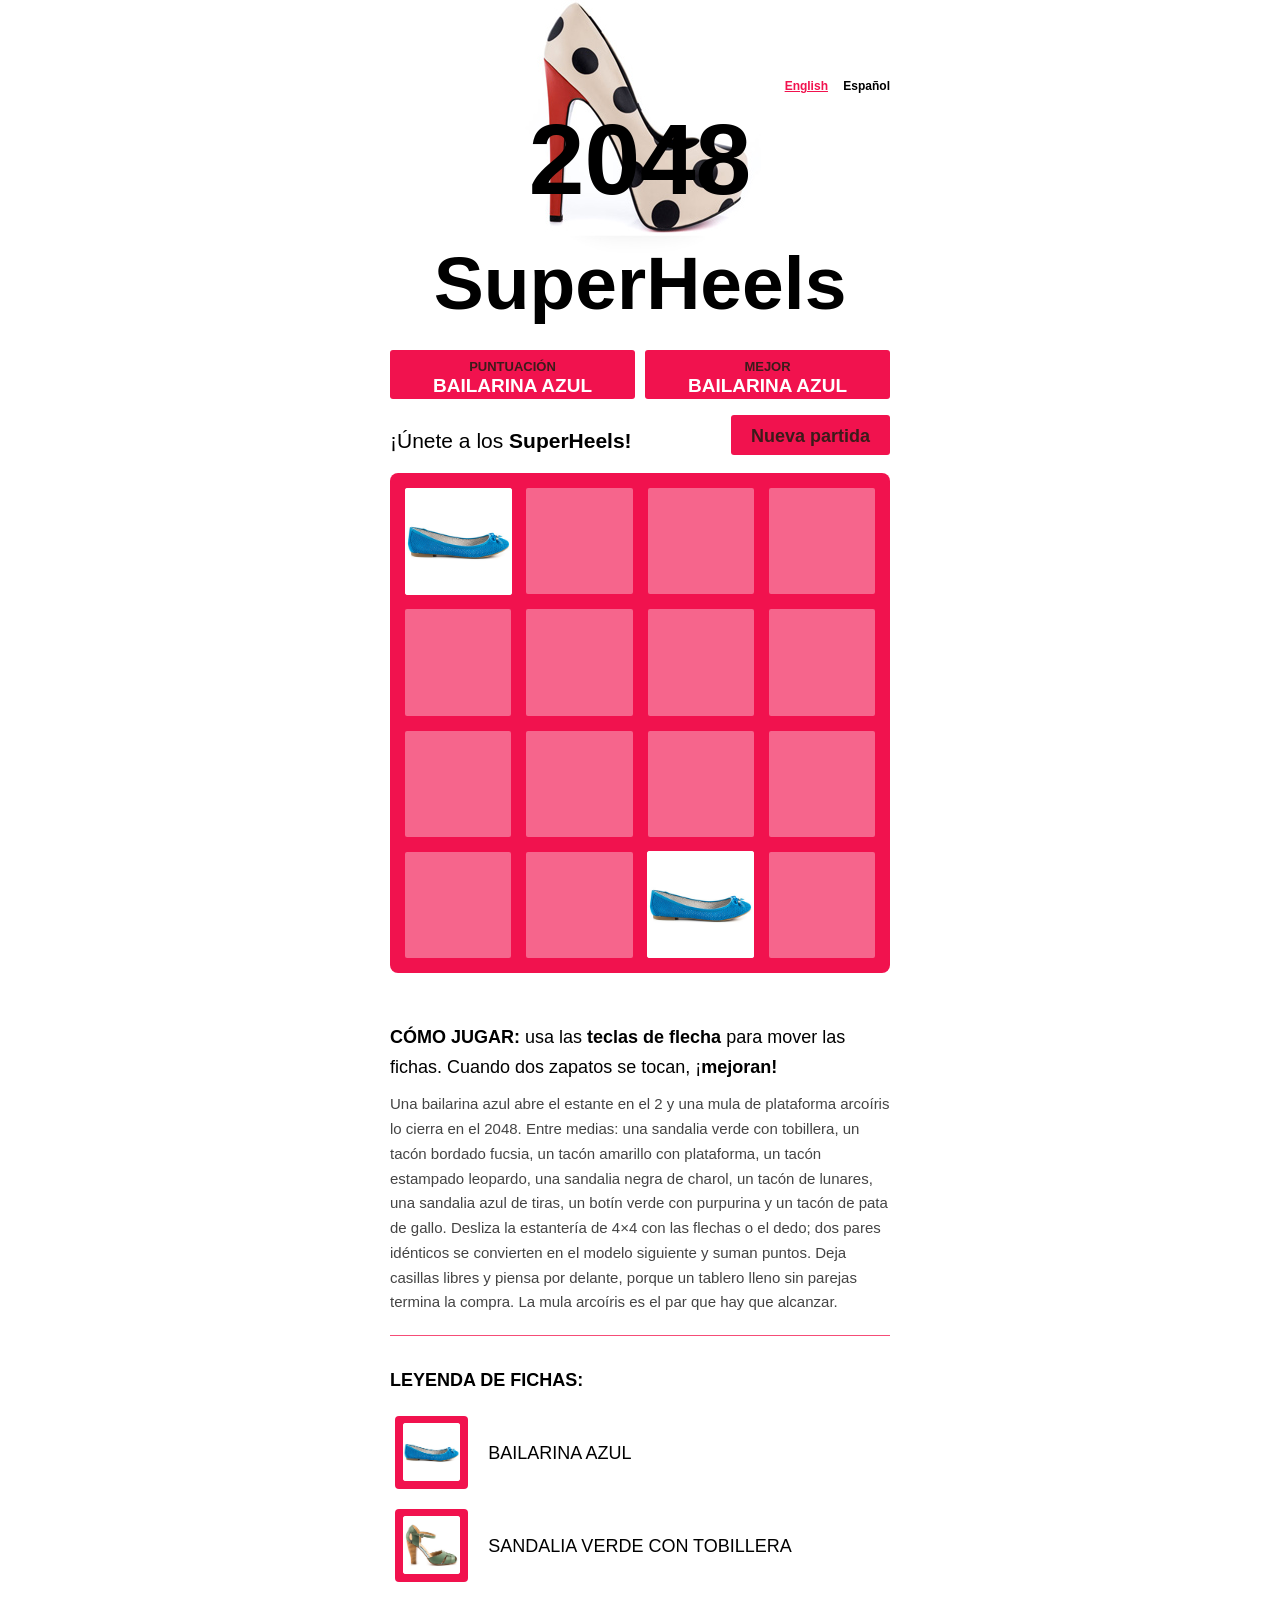
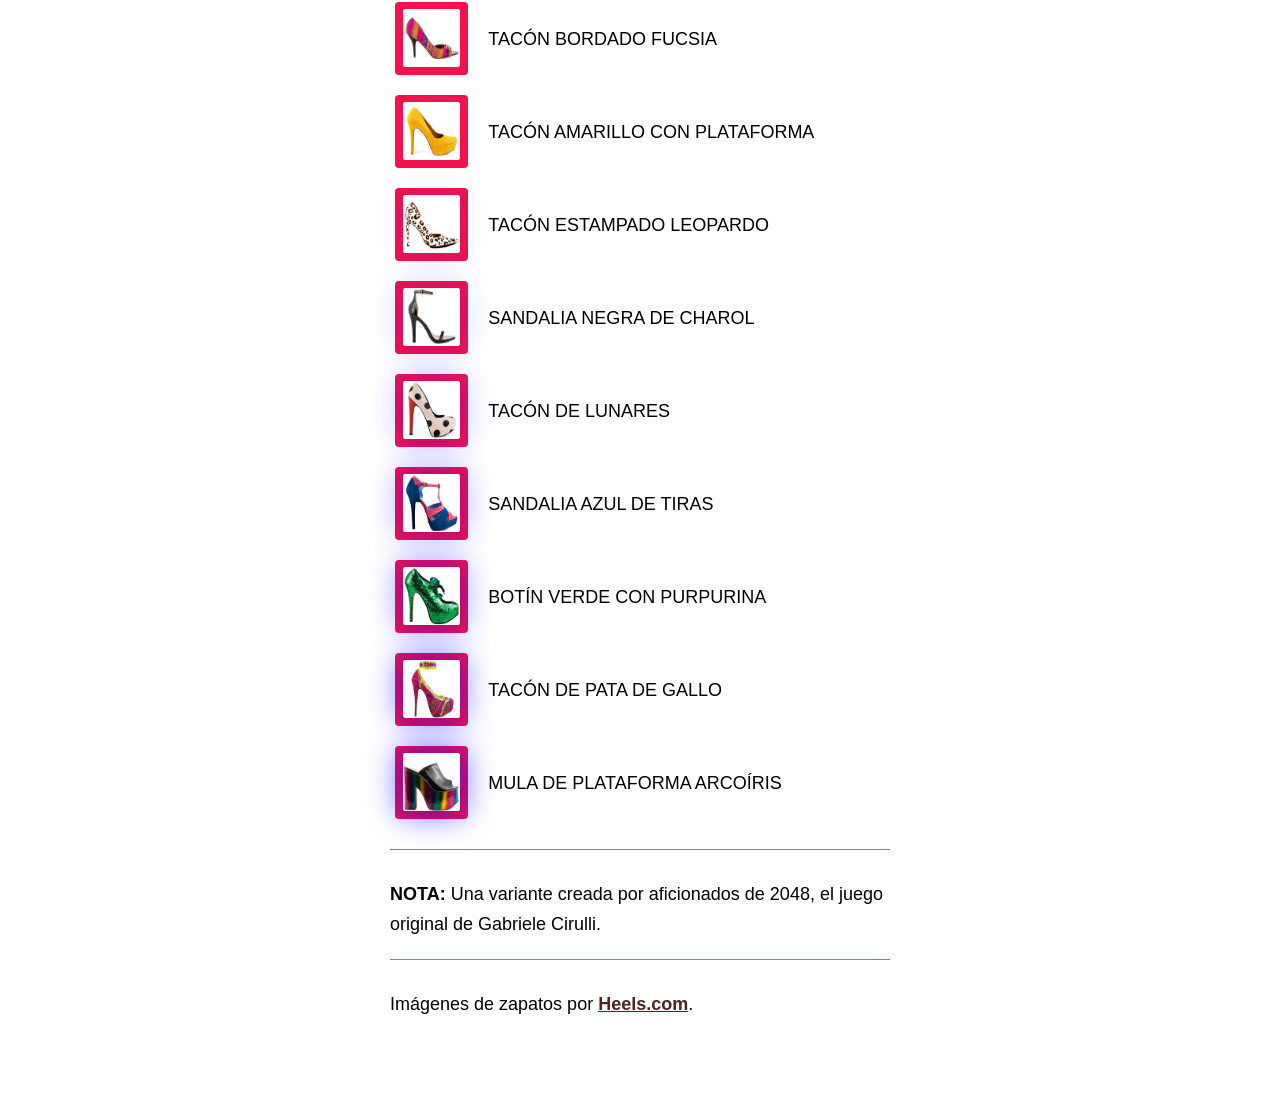
==== es/index.html @ c3f1d958 "Bilingual site: English at the root, Spanish under /es/ Includes hreflang, canonical, Open Graph, JS" ====
<!DOCTYPE html>
<html lang="es">
<head>
  <meta charset="utf-8">
  <title>2048 SuperHeels — puzle de fichas de zapatos</title>
  <meta name="description" content="Juega a 2048 SuperHeels: une zapatos iguales, sube de la bailarina azul a la mula de plataforma arcoíris y evita que el tablero se llene.">

  <link rel="canonical" href="https://tile2048.github.io/2048-SUPERHEELS/es/">
  <link rel="alternate" hreflang="en" href="https://tile2048.github.io/2048-SUPERHEELS/">
  <link rel="alternate" hreflang="es" href="https://tile2048.github.io/2048-SUPERHEELS/es/">
  <link rel="alternate" hreflang="x-default" href="https://tile2048.github.io/2048-SUPERHEELS/">

  <meta property="og:type" content="website">
  <meta property="og:title" content="2048 SuperHeels — puzle de fichas de zapatos">
  <meta property="og:description" content="Juega a 2048 SuperHeels: une zapatos iguales, sube de la bailarina azul a la mula de plataforma arcoíris y evita que el tablero se llene.">
  <meta property="og:url" content="https://tile2048.github.io/2048-SUPERHEELS/es/">
  <meta property="og:locale" content="es_ES">
  <meta property="og:locale:alternate" content="en_US">

  <link href="../style/main.css" rel="stylesheet" type="text/css">
  <link rel="shortcut icon" href="../favicon.ico">
  <link rel="apple-touch-icon" href="../meta/apple-touch-icon.png">
  <meta name="apple-mobile-web-app-capable" content="yes">
  <meta name="apple-mobile-web-app-status-bar-style" content="black">

  <meta name="HandheldFriendly" content="True">
  <meta name="MobileOptimized" content="320">
  <meta name="viewport" content="width=device-width, target-densitydpi=160dpi, initial-scale=1.0, maximum-scale=1, user-scalable=no, minimal-ui">
  <meta name="format-detection" content="telephone=no" />

  <script type="application/ld+json">
  {
    "@context": "https://schema.org",
    "@type": "VideoGame",
    "name": "2048 SuperHeels",
    "inLanguage": "es",
    "url": "https://tile2048.github.io/2048-SUPERHEELS/es/",
    "description": "Versión zapatera del puzle de fichas 2048: une pares iguales para subir de la bailarina azul a la mula de plataforma arcoíris."
  }
  </script>
</head>
<body>
  <div class="container">
    <nav class="lang-links"><a href="../" hreflang="en" lang="en">English</a> <span>Español</span></nav>

    <div class="heading">
      <div class="title-container">
        <h1 class="title">2048 <small>SuperHeels</small></h1>
      </div>
      <div class="scores-container">
        <div class="score-container">0</div>
        <div class="best-container">0</div>
      </div>
    </div>

    <div class="above-game">
      <p class="game-intro">¡Únete a los <strong>SuperHeels!</strong></p>
      <a class="restart-button">Nueva partida</a>
    </div>

    <div class="game-container">
      <div class="game-message">
        <p></p>
        <div class="lower">
	        <a class="keep-playing-button">Continuar</a>
          <a class="retry-button">Reintentar</a>
          <div class="score-sharing"></div>
        </div>
      </div>

      <div class="grid-container">
        <div class="grid-row">
          <div class="grid-cell"></div>
          <div class="grid-cell"></div>
          <div class="grid-cell"></div>
          <div class="grid-cell"></div>
        </div>
        <div class="grid-row">
          <div class="grid-cell"></div>
          <div class="grid-cell"></div>
          <div class="grid-cell"></div>
          <div class="grid-cell"></div>
        </div>
        <div class="grid-row">
          <div class="grid-cell"></div>
          <div class="grid-cell"></div>
          <div class="grid-cell"></div>
          <div class="grid-cell"></div>
        </div>
        <div class="grid-row">
          <div class="grid-cell"></div>
          <div class="grid-cell"></div>
          <div class="grid-cell"></div>
          <div class="grid-cell"></div>
        </div>
      </div>

      <div class="tile-container">

      </div>
    </div>

    <p class="game-explanation">
      <strong class="important">Cómo jugar:</strong> usa las <strong>teclas de flecha</strong> para mover las fichas. Cuando dos zapatos se tocan, ¡<strong>mejoran!</strong>
    </p>
    <p class="game-about">
      Una bailarina azul abre el estante en el 2 y una mula de plataforma arcoíris lo cierra en el 2048. Entre medias: una sandalia verde con tobillera, un tacón bordado fucsia, un tacón amarillo con plataforma, un tacón estampado leopardo, una sandalia negra de charol, un tacón de lunares, una sandalia azul de tiras, un botín verde con purpurina y un tacón de pata de gallo. Desliza la estantería de 4×4 con las flechas o el dedo; dos pares idénticos se convierten en el modelo siguiente y suman puntos. Deja casillas libres y piensa por delante, porque un tablero lleno sin parejas termina la compra. La mula arcoíris es el par que hay que alcanzar.
    </p>
    <hr>
    <p class="tile-legend"><strong class="important">Leyenda de fichas:</strong></p>
    <div class="legend-list">
      <div class="legend-row">
        <div class="legend-grid"><div class="legend-cell cell-2"><img src="../style/img/2.jpg" alt="bailarina azul"></div></div>
        <p>bailarina azul</p>
      </div>
      <div class="legend-row">
        <div class="legend-grid"><div class="legend-cell cell-4"><img src="../style/img/4.jpg" alt="sandalia verde con tobillera"></div></div>
        <p>sandalia verde con tobillera</p>
      </div>
      <div class="legend-row">
        <div class="legend-grid"><div class="legend-cell cell-8"><img src="../style/img/8.jpg" alt="tacón bordado fucsia"></div></div>
        <p>tacón bordado fucsia</p>
      </div>
      <div class="legend-row">
        <div class="legend-grid"><div class="legend-cell cell-16"><img src="../style/img/16.jpg" alt="tacón amarillo con plataforma"></div></div>
        <p>tacón amarillo con plataforma</p>
      </div>
      <div class="legend-row">
        <div class="legend-grid"><div class="legend-cell cell-32"><img src="../style/img/32.jpg" alt="tacón estampado leopardo"></div></div>
        <p>tacón estampado leopardo</p>
      </div>
      <div class="legend-row">
        <div class="legend-grid"><div class="legend-cell cell-64"><img src="../style/img/64.jpg" alt="sandalia negra de charol"></div></div>
        <p>sandalia negra de charol</p>
      </div>
      <div class="legend-row">
        <div class="legend-grid"><div class="legend-cell cell-128"><img src="../style/img/128.jpg" alt="tacón de lunares"></div></div>
        <p>tacón de lunares</p>
      </div>
      <div class="legend-row">
        <div class="legend-grid"><div class="legend-cell cell-256"><img src="../style/img/256.jpg" alt="sandalia azul de tiras"></div></div>
        <p>sandalia azul de tiras</p>
      </div>
      <div class="legend-row">
        <div class="legend-grid"><div class="legend-cell cell-512"><img src="../style/img/512.jpg" alt="botín verde con purpurina"></div></div>
        <p>botín verde con purpurina</p>
      </div>
      <div class="legend-row">
        <div class="legend-grid"><div class="legend-cell cell-1024"><img src="../style/img/1024.jpg" alt="tacón de pata de gallo"></div></div>
        <p>tacón de pata de gallo</p>
      </div>
      <div class="legend-row">
        <div class="legend-grid"><div class="legend-cell cell-2048"><img src="../style/img/2048.jpg" alt="mula de plataforma arcoíris"></div></div>
        <p>mula de plataforma arcoíris</p>
      </div>
    </div>
    <hr>
    <p class="disclaimer">
    <strong class="important">Nota:</strong> Una variante creada por aficionados de 2048, el juego original de Gabriele Cirulli.
    </p>
    <hr>
    <p class="credits">
      Imágenes de zapatos por <a href="http://www.heels.com/" title="Women's Shoes, Dress Shoes, High Heels, Women's Boots, Evening Shoes, Heels.com">Heels.com</a>.
    </p>
  </div>

  <script src="../js/bind_polyfill.js"></script>
  <script src="../js/classlist_polyfill.js"></script>
  <script src="../js/animframe_polyfill.js"></script>
  <script>
    // Assets and sentences of this page. The English page sits at the repo root.
    window.GAME_ROOT = "../";

    // Text that only appears once a game is running, in the language of this page.
    // Names are written in the language of this page.
    window.PAGE_STRINGS = {
      "game-won": "¡Ganaste!",
      "game-over": "¡Fin del juego!",
      "tweet1": "Conseguí \"",
      "tweet2": "\" en 2048-SuperHeels #2048game",
      "2": "bailarina azul",
      "4": "sandalia verde con tobillera",
      "8": "tacón bordado fucsia",
      "16": "tacón amarillo con plataforma",
      "32": "tacón estampado leopardo",
      "64": "sandalia negra de charol",
      "128": "tacón de lunares",
      "256": "sandalia azul de tiras",
      "512": "botín verde con purpurina",
      "1024": "tacón de pata de gallo",
      "2048": "mula de plataforma arcoíris",
      "p0": "bailarina azul",
      "p2": "bailarina azul",
      "p4": "sandalia verde con tobillera",
      "p8": "tacón bordado fucsia",
      "p16": "tacón amarillo con plataforma",
      "p32": "tacón estampado leopardo",
      "p64": "sandalia negra de charol",
      "p128": "tacón de lunares",
      "p256": "sandalia azul de tiras",
      "p512": "botín verde con purpurina",
      "p1024": "tacón de pata de gallo",
      "p2048": "mula de plataforma arcoíris"
    };

    function Localize(key) {
      var name = String(key);
      if (window.PAGE_STRINGS.hasOwnProperty(name)) return window.PAGE_STRINGS[name];
      // Scores that no longer sit on a tile fall back to the plain number.
      if (name.charAt(0) === "p" && window.PAGE_STRINGS.hasOwnProperty(name.slice(1))) {
        return window.PAGE_STRINGS[name.slice(1)];
      }
      return name;
    }
  </script>
  <script src="../js/keyboard_input_manager.js"></script>
  <script src="../js/html_actuator.js"></script>
  <script src="../js/grid.js"></script>
  <script src="../js/tile.js"></script>
  <script src="../js/local_storage_manager.js"></script>
  <script src="../js/game_manager.js"></script>
  <script src="../js/application.js"></script>
  <script>
    window.twttr = (function (d,s,id) {
      var t, js, fjs = d.getElementsByTagName(s)[0];
      if (d.getElementById(id)) return; js=d.createElement(s); js.id=id;
      js.src="https://platform.twitter.com/widgets.js"; fjs.parentNode.insertBefore(js, fjs);
      return window.twttr || (t = { _e: [], ready: function(f){ t._e.push(f) } });
    }(document, "script", "twitter-wjs"));
  </script>
</body>
</html>
---- style/main.css ----
@import url(fonts/clear-sans.css);
/* $tile-gold-glow-color: lighten($tile-gold-color, 15%); */
html, body {
  margin: 0;
  padding: 0;
  background-color: #fff;
  color: #000;
  font-family: "Clear Sans", "Helvetica Neue", Arial, sans-serif;
  font-size: 18px; }

body {
  padding: 80px 0;
  background-image: url(img/bg.jpg);
  background-position: top center;
  background-repeat: no-repeat; }

.heading:after {
  content: "";
  display: block;
  clear: both; }

h1.title {
  font-size: 100px;
  font-weight: bold;
  margin: 0;
  display: block;
  text-align: center; }
  h1.title small {
    font-size: 75px; }

.title-container {
  position: relative;
  display: inline-block;
  padding-bottom: 10px; }

@-webkit-keyframes move-up {
  0% {
    top: 25px;
    opacity: 1; }

  100% {
    top: -50px;
    opacity: 0; } }
@-moz-keyframes move-up {
  0% {
    top: 25px;
    opacity: 1; }

  100% {
    top: -50px;
    opacity: 0; } }
@keyframes move-up {
  0% {
    top: 25px;
    opacity: 1; }

  100% {
    top: -50px;
    opacity: 0; } }
.scores-container {
  text-align: right; }

.score-container, .best-container {
  overflow: hidden;
  position: relative;
  display: inline-block;
  background: #f1124e;
  padding: 15px 0px;
  font-size: 19px;
  text-transform: uppercase;
  height: 19px;
  line-height: 41px;
  font-weight: bold;
  border-radius: 3px;
  color: white;
  margin-top: 8px;
  margin-bottom: 16px;
  text-align: center;
  width: 49%;
  float: left; }
  .score-container:after, .best-container:after {
    position: absolute;
    width: 100%;
    top: 10px;
    left: 0;
    text-transform: uppercase;
    font-size: 13px;
    line-height: 13px;
    text-align: center;
    color: #3c1b1a; }
  .score-container .score-addition, .best-container .score-addition {
    position: absolute;
    right: 30px;
    color: red;
    font-size: 19px;
    line-height: 19px;
    font-weight: bold;
    color: rgba(77, 37, 35, 0.9);
    z-index: 100;
    -webkit-animation: move-up 600ms ease-in;
    -moz-animation: move-up 600ms ease-in;
    animation: move-up 600ms ease-in;
    -webkit-animation-fill-mode: both;
    -moz-animation-fill-mode: both;
    animation-fill-mode: both; }

.best-container {
  float: right; }

.score-container:after {
  content: "Score"; }

.best-container:after {
  content: "Best"; }

p {
  margin-top: 0;
  margin-bottom: 10px;
  line-height: 1.65; }

a {
  color: #4d2523;
  font-weight: bold;
  text-decoration: underline;
  cursor: pointer; }

strong.important {
  text-transform: uppercase; }

hr {
  border: none;
  border-bottom: 1px solid #f64d77;
  margin-top: 20px;
  margin-bottom: 30px; }

.container {
  width: 500px;
  margin: 0 auto; }

@-webkit-keyframes fade-in {
  0% {
    opacity: 0; }

  100% {
    opacity: 1; } }
@-moz-keyframes fade-in {
  0% {
    opacity: 0; }

  100% {
    opacity: 1; } }
@keyframes fade-in {
  0% {
    opacity: 0; }

  100% {
    opacity: 1; } }
.game-container {
  margin-top: 11px;
  position: relative;
  padding: 15px;
  cursor: default;
  -webkit-touch-callout: none;
  -ms-touch-callout: none;
  -webkit-user-select: none;
  -moz-user-select: none;
  -ms-user-select: none;
  -ms-touch-action: none;
  touch-action: none;
  background: #f1124e;
  border-radius: 8px;
  width: 500px;
  height: 500px;
  -webkit-box-sizing: border-box;
  -moz-box-sizing: border-box;
  box-sizing: border-box; }
  .game-container .game-message {
    display: none;
    position: absolute;
    top: 0;
    right: 0;
    bottom: 0;
    left: 0;
    background: rgba(255, 255, 255, 0.7);
    z-index: 100;
    text-align: center;
    -webkit-animation: fade-in 800ms ease 1200ms;
    -moz-animation: fade-in 800ms ease 1200ms;
    animation: fade-in 800ms ease 1200ms;
    -webkit-animation-fill-mode: both;
    -moz-animation-fill-mode: both;
    animation-fill-mode: both; }
    .game-container .game-message p {
      font-size: 60px;
      font-weight: bold;
      height: 60px;
      line-height: 60px;
      margin-top: 222px; }
    .game-container .game-message .lower {
      display: block;
      margin-top: 59px; }
    .game-container .game-message a {
      display: inline-block;
      background: #f1124e;
      border-radius: 3px;
      padding: 0 20px;
      text-decoration: none;
      color: #3c1b1a;
      height: 40px;
      line-height: 42px;
      margin-left: 9px; }
      .game-container .game-message a.keep-playing-button {
        display: none; }
    .game-container .game-message .score-sharing {
      display: inline-block;
      vertical-align: middle;
      margin-left: 10px; }
    .game-container .game-message.game-won {
      background: rgba(88, 46, 116, 0.5);
      color: white; }
      .game-container .game-message.game-won a.keep-playing-button {
        display: inline-block; }
    .game-container .game-message.game-won, .game-container .game-message.game-over {
      display: block; }

.grid-container {
  position: absolute;
  z-index: 1; }

.grid-row {
  margin-bottom: 15px; }
  .grid-row:last-child {
    margin-bottom: 0; }
  .grid-row:after {
    content: "";
    display: block;
    clear: both; }

.grid-cell {
  width: 106.25px;
  height: 106.25px;
  margin-right: 15px;
  float: left;
  border-radius: 2px;
  background: rgba(255, 255, 255, 0.35); }
  .grid-cell:last-child {
    margin-right: 0; }

.tile-container {
  position: absolute;
  z-index: 2; }

.tile, .tile .tile-inner {
  width: 107px;
  height: 107px;
  line-height: 116.25px; }
.tile.tile-position-1-1 {
  -webkit-transform: translate(0px, 0px);
  -moz-transform: translate(0px, 0px);
  transform: translate(0px, 0px); }
.tile.tile-position-1-2 {
  -webkit-transform: translate(0px, 121px);
  -moz-transform: translate(0px, 121px);
  transform: translate(0px, 121px); }
.tile.tile-position-1-3 {
  -webkit-transform: translate(0px, 242px);
  -moz-transform: translate(0px, 242px);
  transform: translate(0px, 242px); }
.tile.tile-position-1-4 {
  -webkit-transform: translate(0px, 363px);
  -moz-transform: translate(0px, 363px);
  transform: translate(0px, 363px); }
.tile.tile-position-2-1 {
  -webkit-transform: translate(121px, 0px);
  -moz-transform: translate(121px, 0px);
  transform: translate(121px, 0px); }
.tile.tile-position-2-2 {
  -webkit-transform: translate(121px, 121px);
  -moz-transform: translate(121px, 121px);
  transform: translate(121px, 121px); }
.tile.tile-position-2-3 {
  -webkit-transform: translate(121px, 242px);
  -moz-transform: translate(121px, 242px);
  transform: translate(121px, 242px); }
.tile.tile-position-2-4 {
  -webkit-transform: translate(121px, 363px);
  -moz-transform: translate(121px, 363px);
  transform: translate(121px, 363px); }
.tile.tile-position-3-1 {
  -webkit-transform: translate(242px, 0px);
  -moz-transform: translate(242px, 0px);
  transform: translate(242px, 0px); }
.tile.tile-position-3-2 {
  -webkit-transform: translate(242px, 121px);
  -moz-transform: translate(242px, 121px);
  transform: translate(242px, 121px); }
.tile.tile-position-3-3 {
  -webkit-transform: translate(242px, 242px);
  -moz-transform: translate(242px, 242px);
  transform: translate(242px, 242px); }
.tile.tile-position-3-4 {
  -webkit-transform: translate(242px, 363px);
  -moz-transform: translate(242px, 363px);
  transform: translate(242px, 363px); }
.tile.tile-position-4-1 {
  -webkit-transform: translate(363px, 0px);
  -moz-transform: translate(363px, 0px);
  transform: translate(363px, 0px); }
.tile.tile-position-4-2 {
  -webkit-transform: translate(363px, 121px);
  -moz-transform: translate(363px, 121px);
  transform: translate(363px, 121px); }
.tile.tile-position-4-3 {
  -webkit-transform: translate(363px, 242px);
  -moz-transform: translate(363px, 242px);
  transform: translate(363px, 242px); }
.tile.tile-position-4-4 {
  -webkit-transform: translate(363px, 363px);
  -moz-transform: translate(363px, 363px);
  transform: translate(363px, 363px); }

.tile {
  position: absolute;
  -webkit-transition: 100ms ease-in-out;
  -moz-transition: 100ms ease-in-out;
  transition: 100ms ease-in-out;
  -webkit-transition-property: -webkit-transform;
  -moz-transition-property: -moz-transform;
  transition-property: transform; }
  .tile .tile-inner {
    border-radius: 3px;
    background: white;
    text-align: center;
    font-weight: bold;
    z-index: 10;
    font-size: 55px; }
    .tile .tile-inner img {
      border-radius: 3px;
      width: 100%;
      height: 100%; }
  .tile.tile-2 .tile-inner {
    background: white;
    box-shadow: 0 0 30px 10px rgba(0, 0, 255, 0), inset 0 0 0 1px rgba(255, 255, 255, 0); }
  .tile.tile-4 .tile-inner {
    background: white;
    box-shadow: 0 0 30px 10px rgba(0, 0, 255, 0), inset 0 0 0 1px rgba(255, 255, 255, 0); }
  .tile.tile-8 .tile-inner {
    color: white;
    background: white;
    box-shadow: 0 0 30px 10px rgba(0, 0, 255, 0), inset 0 0 0 1px rgba(255, 255, 255, 0); }
  .tile.tile-16 .tile-inner {
    color: white;
    background: white;
    box-shadow: 0 0 30px 10px rgba(0, 0, 255, 0), inset 0 0 0 1px rgba(255, 255, 255, 0); }
  .tile.tile-32 .tile-inner {
    color: white;
    background: white;
    box-shadow: 0 0 30px 10px rgba(0, 0, 255, 0.07937), inset 0 0 0 1px rgba(255, 255, 255, 0.04762); }
  .tile.tile-64 .tile-inner {
    color: white;
    background: white;
    box-shadow: 0 0 30px 10px rgba(0, 0, 255, 0.15873), inset 0 0 0 1px rgba(255, 255, 255, 0.09524); }
  .tile.tile-128 .tile-inner {
    color: white;
    background: white;
    box-shadow: 0 0 30px 10px rgba(0, 0, 255, 0.2381), inset 0 0 0 1px rgba(255, 255, 255, 0.14286);
    font-size: 45px; }
    @media screen and (max-width: 520px) {
      .tile.tile-128 .tile-inner {
        font-size: 25px; } }
  .tile.tile-256 .tile-inner {
    color: white;
    background: white;
    box-shadow: 0 0 30px 10px rgba(0, 0, 255, 0.31746), inset 0 0 0 1px rgba(255, 255, 255, 0.19048);
    font-size: 45px; }
    @media screen and (max-width: 520px) {
      .tile.tile-256 .tile-inner {
        font-size: 25px; } }
  .tile.tile-512 .tile-inner {
    color: white;
    background: white;
    box-shadow: 0 0 30px 10px rgba(0, 0, 255, 0.39683), inset 0 0 0 1px rgba(255, 255, 255, 0.2381);
    font-size: 45px; }
    @media screen and (max-width: 520px) {
      .tile.tile-512 .tile-inner {
        font-size: 25px; } }
  .tile.tile-1024 .tile-inner {
    color: white;
    background: white;
    box-shadow: 0 0 30px 10px rgba(0, 0, 255, 0.47619), inset 0 0 0 1px rgba(255, 255, 255, 0.28571);
    font-size: 35px; }
    @media screen and (max-width: 520px) {
      .tile.tile-1024 .tile-inner {
        font-size: 15px; } }
  .tile.tile-2048 .tile-inner {
    color: white;
    background: white;
    box-shadow: 0 0 30px 10px rgba(0, 0, 255, 0.55556), inset 0 0 0 1px rgba(255, 255, 255, 0.33333);
    font-size: 35px; }
    @media screen and (max-width: 520px) {
      .tile.tile-2048 .tile-inner {
        font-size: 15px; } }
  .tile.tile-super .tile-inner {
    color: white;
    background: white;
    font-size: 30px; }
    @media screen and (max-width: 520px) {
      .tile.tile-super .tile-inner {
        font-size: 10px; } }

@-webkit-keyframes appear {
  0% {
    opacity: 0;
    -webkit-transform: scale(0);
    -moz-transform: scale(0);
    transform: scale(0); }

  100% {
    opacity: 1;
    -webkit-transform: scale(1);
    -moz-transform: scale(1);
    transform: scale(1); } }
@-moz-keyframes appear {
  0% {
    opacity: 0;
    -webkit-transform: scale(0);
    -moz-transform: scale(0);
    transform: scale(0); }

  100% {
    opacity: 1;
    -webkit-transform: scale(1);
    -moz-transform: scale(1);
    transform: scale(1); } }
@keyframes appear {
  0% {
    opacity: 0;
    -webkit-transform: scale(0);
    -moz-transform: scale(0);
    transform: scale(0); }

  100% {
    opacity: 1;
    -webkit-transform: scale(1);
    -moz-transform: scale(1);
    transform: scale(1); } }
.tile-new .tile-inner {
  -webkit-animation: appear 200ms ease 100ms;
  -moz-animation: appear 200ms ease 100ms;
  animation: appear 200ms ease 100ms;
  -webkit-animation-fill-mode: backwards;
  -moz-animation-fill-mode: backwards;
  animation-fill-mode: backwards; }

@-webkit-keyframes pop {
  0% {
    -webkit-transform: scale(0);
    -moz-transform: scale(0);
    transform: scale(0); }

  50% {
    -webkit-transform: scale(1.2);
    -moz-transform: scale(1.2);
    transform: scale(1.2); }

  100% {
    -webkit-transform: scale(1);
    -moz-transform: scale(1);
    transform: scale(1); } }
@-moz-keyframes pop {
  0% {
    -webkit-transform: scale(0);
    -moz-transform: scale(0);
    transform: scale(0); }

  50% {
    -webkit-transform: scale(1.2);
    -moz-transform: scale(1.2);
    transform: scale(1.2); }

  100% {
    -webkit-transform: scale(1);
    -moz-transform: scale(1);
    transform: scale(1); } }
@keyframes pop {
  0% {
    -webkit-transform: scale(0);
    -moz-transform: scale(0);
    transform: scale(0); }

  50% {
    -webkit-transform: scale(1.2);
    -moz-transform: scale(1.2);
    transform: scale(1.2); }

  100% {
    -webkit-transform: scale(1);
    -moz-transform: scale(1);
    transform: scale(1); } }
.tile-merged .tile-inner {
  z-index: 20;
  -webkit-animation: pop 200ms ease 100ms;
  -moz-animation: pop 200ms ease 100ms;
  animation: pop 200ms ease 100ms;
  -webkit-animation-fill-mode: backwards;
  -moz-animation-fill-mode: backwards;
  animation-fill-mode: backwards; }

.above-game:after {
  content: "";
  display: block;
  clear: both; }

.game-intro {
  float: left;
  font-size: 25px;
  line-height: 42px;
  margin-bottom: 0;
  margin-top: 5px; }

.restart-button {
  display: inline-block;
  background: #f1124e;
  border-radius: 3px;
  padding: 0 20px;
  text-decoration: none;
  color: #3c1b1a;
  height: 40px;
  line-height: 42px;
  display: block;
  text-align: center;
  float: right; }

.game-explanation {
  margin-top: 50px; }

@media screen and (max-width: 520px) {
  html, body {
    font-size: 15px; }

  body {
    margin: 20px 0;
    padding: 0 20px;
    background-size: 50%; }

  h1.title {
    font-size: 27px;
    margin-top: 15px; }
    h1.title small {
      font-size: 27px; }

  .title-container {
    display: block;
  }

  .container {
    width: 280px;
    margin: 0 auto; }

  .score-container, .best-container {
    margin-top: 0;
    padding: 15px 0px;
    min-width: 40px; }

  .heading {
    margin-bottom: 10px; }

  .game-intro {
    width: 55%;
    display: block;
    box-sizing: border-box;
    line-height: 1.65;
    font-size: 16px;
    margin-top: 10px; }

  .restart-button, .retry-button {
    width: 42%;
    padding: 0;
    display: block;
    box-sizing: border-box;
    margin-top: 2px; }

  .game-container {
    margin-top: 17px;
    position: relative;
    padding: 10px;
    cursor: default;
    -webkit-touch-callout: none;
    -ms-touch-callout: none;
    -webkit-user-select: none;
    -moz-user-select: none;
    -ms-user-select: none;
    -ms-touch-action: none;
    touch-action: none;
    background: #f1124e;
    border-radius: 6px;
    width: 280px;
    height: 280px;
    -webkit-box-sizing: border-box;
    -moz-box-sizing: border-box;
    box-sizing: border-box; }
    .game-container .game-message {
      display: none;
      position: absolute;
      top: 0;
      right: 0;
      bottom: 0;
      left: 0;
      background: rgba(255, 255, 255, 0.7);
      z-index: 100;
      text-align: center;
      -webkit-animation: fade-in 800ms ease 1200ms;
      -moz-animation: fade-in 800ms ease 1200ms;
      animation: fade-in 800ms ease 1200ms;
      -webkit-animation-fill-mode: both;
      -moz-animation-fill-mode: both;
      animation-fill-mode: both; }
      .game-container .game-message p {
        font-size: 60px;
        font-weight: bold;
        height: 60px;
        line-height: 60px;
        margin-top: 222px; }
      .game-container .game-message .lower {
        display: block;
        margin-top: 59px; }
      .game-container .game-message a {
        display: inline-block;
        background: #f1124e;
        border-radius: 3px;
        padding: 0 20px;
        text-decoration: none;
        color: #3c1b1a;
        height: 40px;
        line-height: 42px;
        margin-left: 9px; }
        .game-container .game-message a.keep-playing-button {
          display: none; }
      .game-container .game-message .score-sharing {
        display: inline-block;
        vertical-align: middle;
        margin-left: 10px; }
      .game-container .game-message.game-won {
        background: rgba(88, 46, 116, 0.5);
        color: white; }
        .game-container .game-message.game-won a.keep-playing-button {
          display: inline-block; }
      .game-container .game-message.game-won, .game-container .game-message.game-over {
        display: block; }

  .grid-container {
    position: absolute;
    z-index: 1; }

  .grid-row {
    margin-bottom: 10px; }
    .grid-row:last-child {
      margin-bottom: 0; }
    .grid-row:after {
      content: "";
      display: block;
      clear: both; }

  .grid-cell {
    width: 57.5px;
    height: 57.5px;
    margin-right: 10px;
    float: left;
    border-radius: 3px;
    background: rgba(255, 255, 255, 0.35); }
    .grid-cell:last-child {
      margin-right: 0; }

  .tile-container {
    position: absolute;
    z-index: 2; }

  .tile, .tile .tile-inner {
    width: 58px;
    height: 58px;
    line-height: 67.5px; }
  .tile.tile-position-1-1 {
    -webkit-transform: translate(0px, 0px);
    -moz-transform: translate(0px, 0px);
    transform: translate(0px, 0px); }
  .tile.tile-position-1-2 {
    -webkit-transform: translate(0px, 67px);
    -moz-transform: translate(0px, 67px);
    transform: translate(0px, 67px); }
  .tile.tile-position-1-3 {
    -webkit-transform: translate(0px, 135px);
    -moz-transform: translate(0px, 135px);
    transform: translate(0px, 135px); }
  .tile.tile-position-1-4 {
    -webkit-transform: translate(0px, 202px);
    -moz-transform: translate(0px, 202px);
    transform: translate(0px, 202px); }
  .tile.tile-position-2-1 {
    -webkit-transform: translate(67px, 0px);
    -moz-transform: translate(67px, 0px);
    transform: translate(67px, 0px); }
  .tile.tile-position-2-2 {
    -webkit-transform: translate(67px, 67px);
    -moz-transform: translate(67px, 67px);
    transform: translate(67px, 67px); }
  .tile.tile-position-2-3 {
    -webkit-transform: translate(67px, 135px);
    -moz-transform: translate(67px, 135px);
    transform: translate(67px, 135px); }
  .tile.tile-position-2-4 {
    -webkit-transform: translate(67px, 202px);
    -moz-transform: translate(67px, 202px);
    transform: translate(67px, 202px); }
  .tile.tile-position-3-1 {
    -webkit-transform: translate(135px, 0px);
    -moz-transform: translate(135px, 0px);
    transform: translate(135px, 0px); }
  .tile.tile-position-3-2 {
    -webkit-transform: translate(135px, 67px);
    -moz-transform: translate(135px, 67px);
    transform: translate(135px, 67px); }
  .tile.tile-position-3-3 {
    -webkit-transform: translate(135px, 135px);
    -moz-transform: translate(135px, 135px);
    transform: translate(135px, 135px); }
  .tile.tile-position-3-4 {
    -webkit-transform: translate(135px, 202px);
    -moz-transform: translate(135px, 202px);
    transform: translate(135px, 202px); }
  .tile.tile-position-4-1 {
    -webkit-transform: translate(202px, 0px);
    -moz-transform: translate(202px, 0px);
    transform: translate(202px, 0px); }
  .tile.tile-position-4-2 {
    -webkit-transform: translate(202px, 67px);
    -moz-transform: translate(202px, 67px);
    transform: translate(202px, 67px); }
  .tile.tile-position-4-3 {
    -webkit-transform: translate(202px, 135px);
    -moz-transform: translate(202px, 135px);
    transform: translate(202px, 135px); }
  .tile.tile-position-4-4 {
    -webkit-transform: translate(202px, 202px);
    -moz-transform: translate(202px, 202px);
    transform: translate(202px, 202px); }

  .tile .tile-inner {
    font-size: 35px; }

  .game-message p {
    font-size: 30px !important;
    height: 30px !important;
    line-height: 30px !important;
    margin-top: 90px !important; }
  .game-message .lower {
    margin-top: 30px !important; }
  .game-message.game-won .score-sharing {
    margin-top: 10px; } }
.legend-row {
  padding: 10px 5px; }
  .legend-row:after {
    content: "";
    display: block;
    clear: both; }
  .legend-row p {
    margin-left: 93.33333px;
    margin-top: 23.33333px;
    text-transform: uppercase; }

.legend-grid {
  position: relative;
  padding: 7.5px;
  cursor: default;
  -webkit-touch-callout: none;
  -ms-touch-callout: none;
  -webkit-user-select: none;
  -moz-user-select: none;
  -ms-user-select: none;
  -ms-touch-action: none;
  touch-action: none;
  background: #f1124e;
  border-radius: 4px;
  width: 73px;
  height: 73px;
  -webkit-box-sizing: border-box;
  -moz-box-sizing: border-box;
  box-sizing: border-box;
  float: left; }

.legend-cell {
  width: 57.5px;
  height: 57.5px;
  margin-right: 7.5px;
  float: left;
  border-radius: 3px;
  background: rgba(255, 255, 255, 0.35); }
  .legend-cell img {
    border-radius: 3px;
    width: 100%;
    height: 100%; }

.cell-2 {
  background: white;
  box-shadow: 0 0 30px 5px rgba(0, 0, 255, 0), inset 0 0 0 1px rgba(255, 255, 255, 0); }

.cell-4 {
  background: white;
  box-shadow: 0 0 30px 5px rgba(0, 0, 255, 0), inset 0 0 0 1px rgba(255, 255, 255, 0); }

.cell-8 {
  color: white;
  background: white;
  box-shadow: 0 0 30px 5px rgba(0, 0, 255, 0), inset 0 0 0 1px rgba(255, 255, 255, 0); }

.cell-16 {
  color: white;
  background: white;
  box-shadow: 0 0 30px 5px rgba(0, 0, 255, 0), inset 0 0 0 1px rgba(255, 255, 255, 0); }

.cell-32 {
  color: white;
  background: white;
  box-shadow: 0 0 30px 5px rgba(0, 0, 255, 0.07937), inset 0 0 0 1px rgba(255, 255, 255, 0.04762); }

.cell-64 {
  color: white;
  background: white;
  box-shadow: 0 0 30px 5px rgba(0, 0, 255, 0.15873), inset 0 0 0 1px rgba(255, 255, 255, 0.09524); }

.cell-128 {
  color: white;
  background: white;
  box-shadow: 0 0 30px 5px rgba(0, 0, 255, 0.2381), inset 0 0 0 1px rgba(255, 255, 255, 0.14286); }

.cell-256 {
  color: white;
  background: white;
  box-shadow: 0 0 30px 5px rgba(0, 0, 255, 0.31746), inset 0 0 0 1px rgba(255, 255, 255, 0.19048); }

.cell-512 {
  color: white;
  background: white;
  box-shadow: 0 0 30px 5px rgba(0, 0, 255, 0.39683), inset 0 0 0 1px rgba(255, 255, 255, 0.2381); }

.cell-1024 {
  color: white;
  background: white;
  box-shadow: 0 0 30px 5px rgba(0, 0, 255, 0.47619), inset 0 0 0 1px rgba(255, 255, 255, 0.28571); }

.cell-2048 {
  color: white;
  background: white;
  box-shadow: 0 0 30px 5px rgba(0, 0, 255, 0.55556), inset 0 0 0 1px rgba(255, 255, 255, 0.33333); }

/* Language links */
.lang-links {
  text-align: right;
  font-size: 12px;
  line-height: 1;
  margin: 0 0 10px 0;
  color: #555; }
  .lang-links a,
  .lang-links span {
    display: inline-block;
    margin-left: 12px; }
  .lang-links span {
    font-weight: bold;
    color: #000; }
  .lang-links a {
    color: #f1124e; }

.game-about {
  font-size: 15px;
  color: #444; }

/* Spanish page: labels the stylesheet paints itself */
html[lang="es"] .score-container:after {
  content: "Puntuación"; }
html[lang="es"] .best-container:after {
  content: "Mejor"; }
html[lang="es"] .game-intro {
  font-size: 21px; }
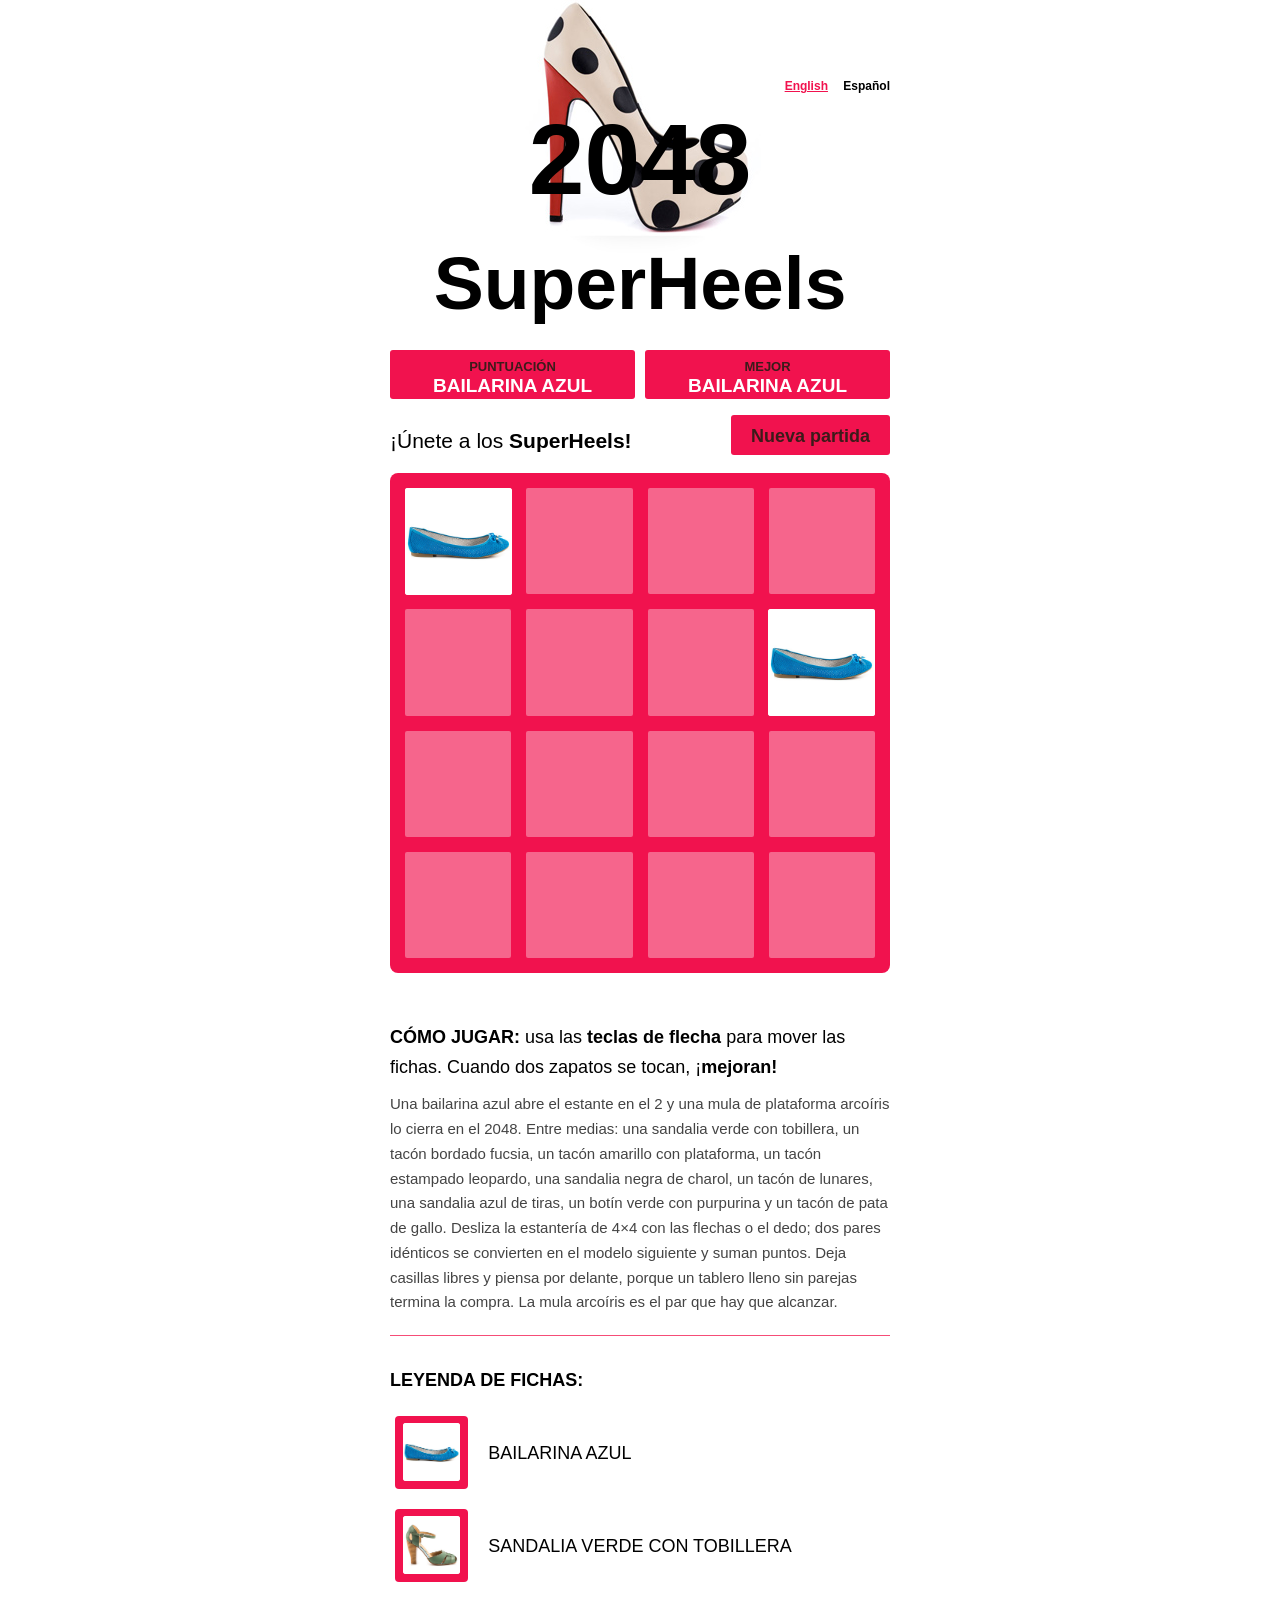
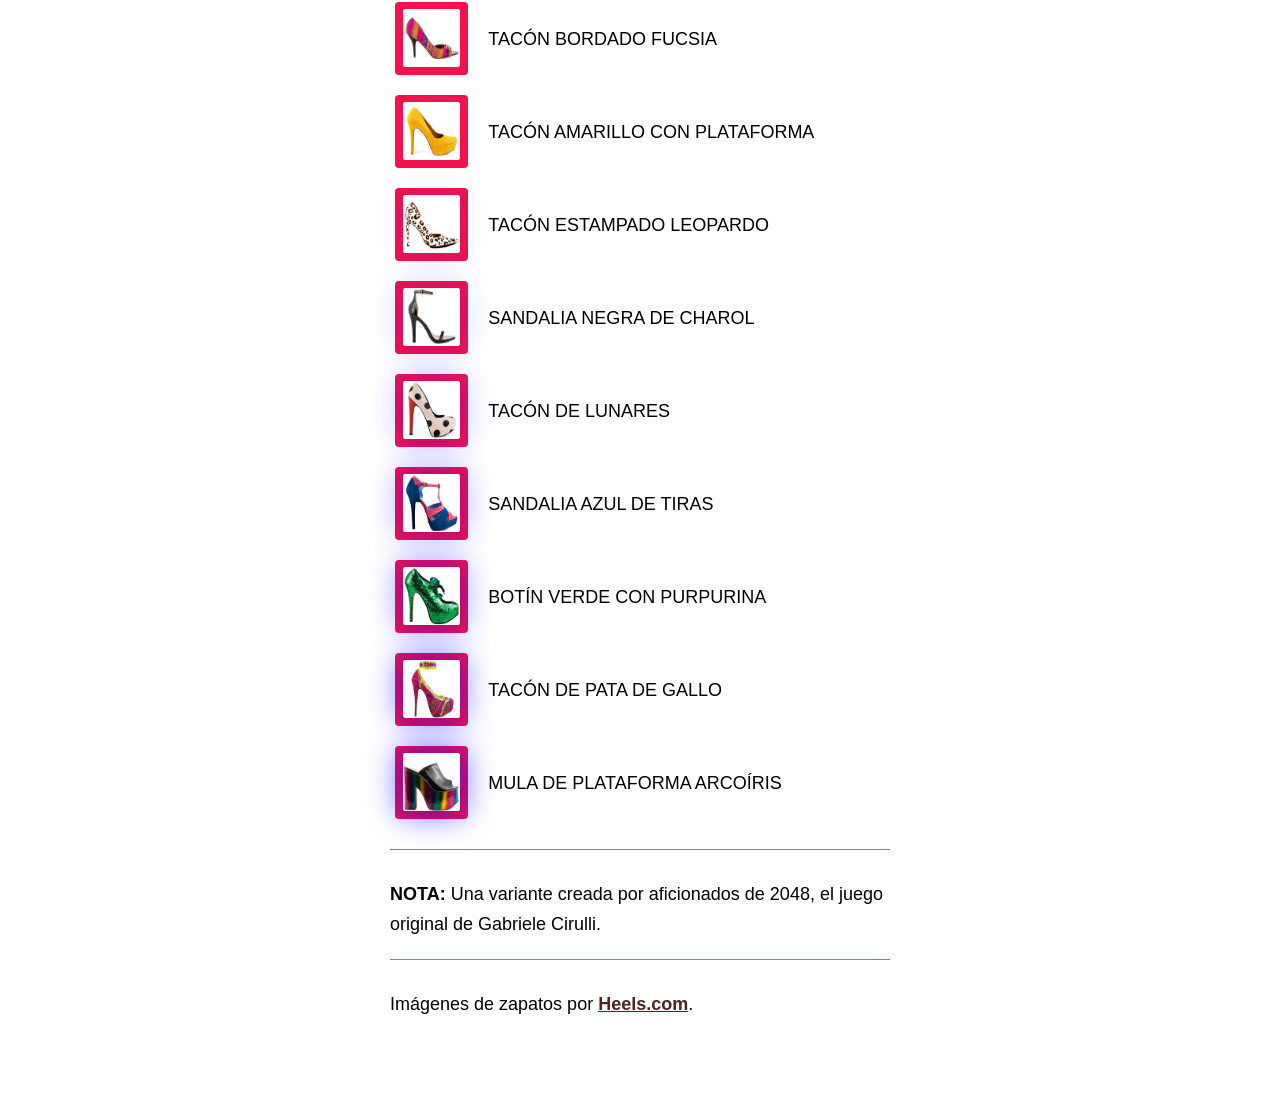
==== commit bef9d9d3: "Add Cloudflare Web Analytics beacon" ====
--- a/es/index.html
+++ b/es/index.html
@@ -228,5 +228,6 @@
       return window.twttr || (t = { _e: [], ready: function(f){ t._e.push(f) } });
     }(document, "script", "twitter-wjs"));
   </script>
+  <script type='module' src='https://static.cloudflareinsights.com/beacon.min.js' data-cf-beacon='{"token": "ac91dead76b643889e88ca2612f285b2"}'></script>
 </body>
 </html>
